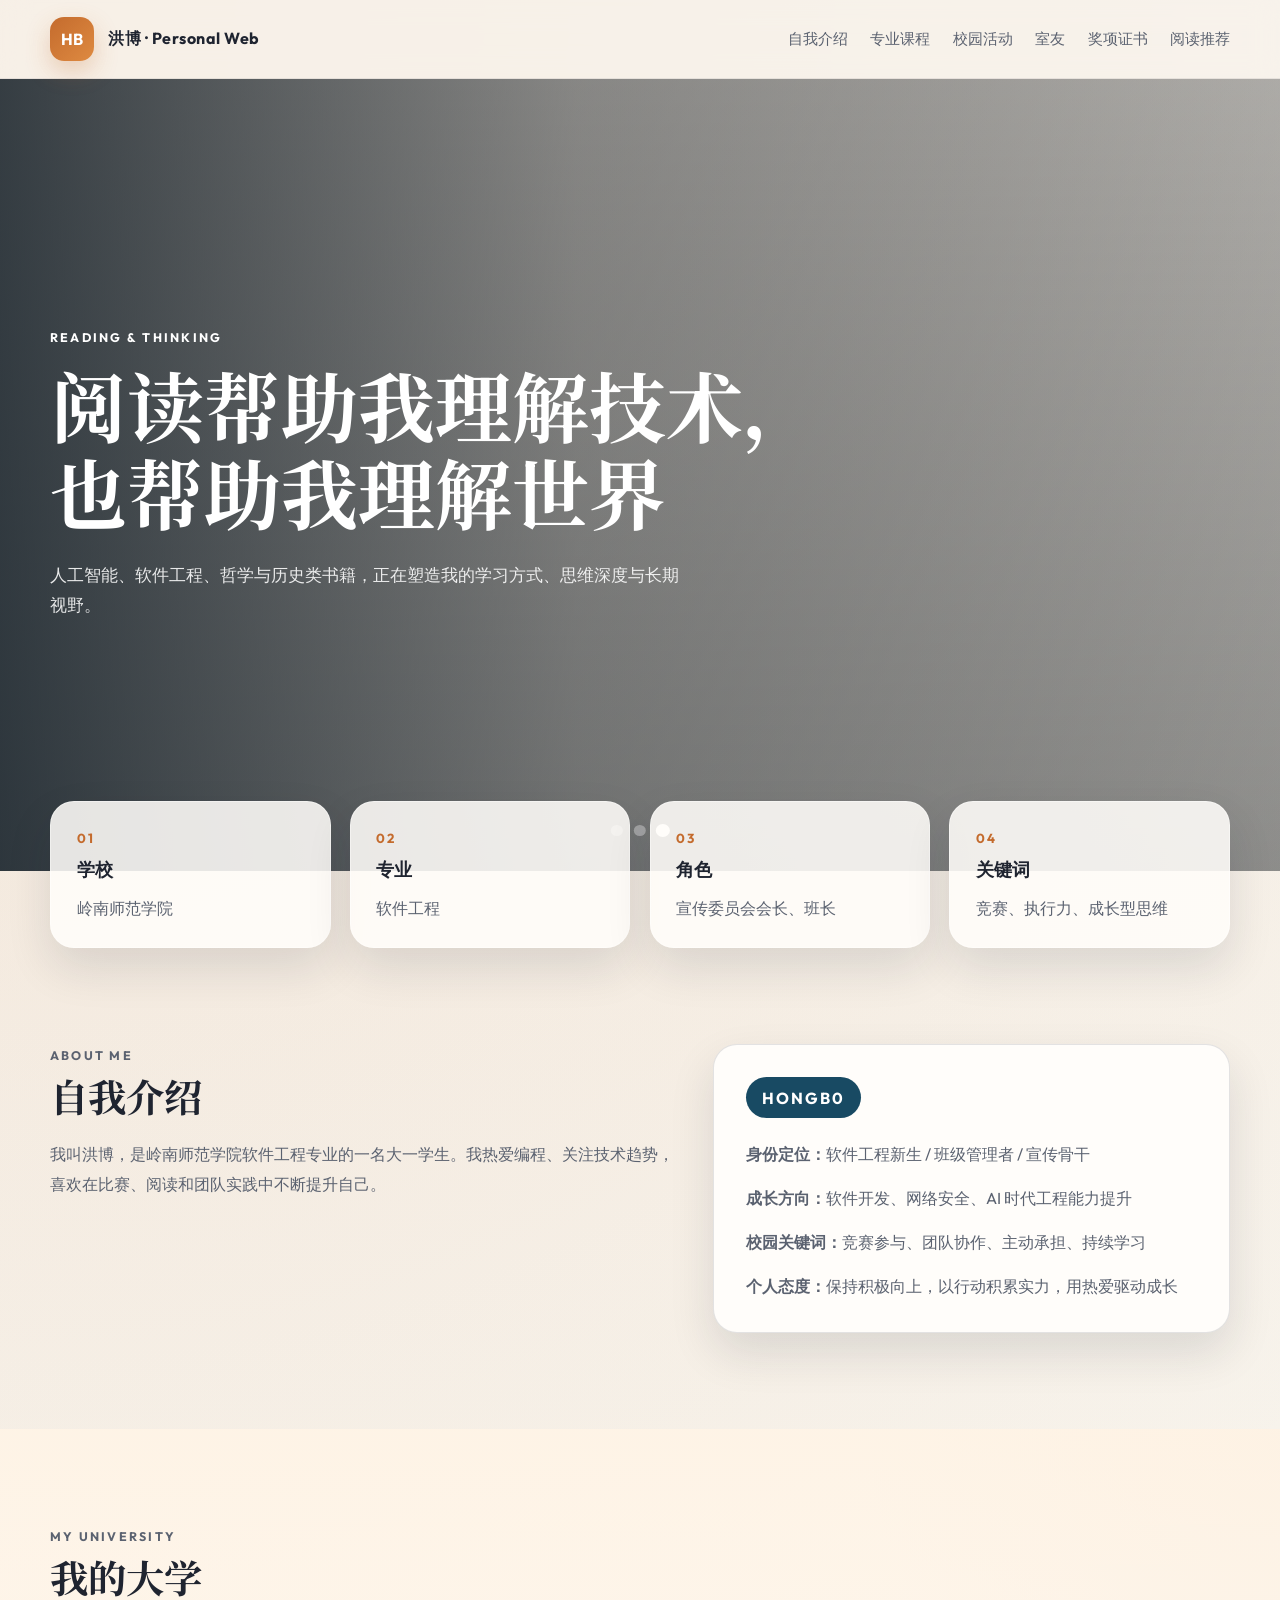
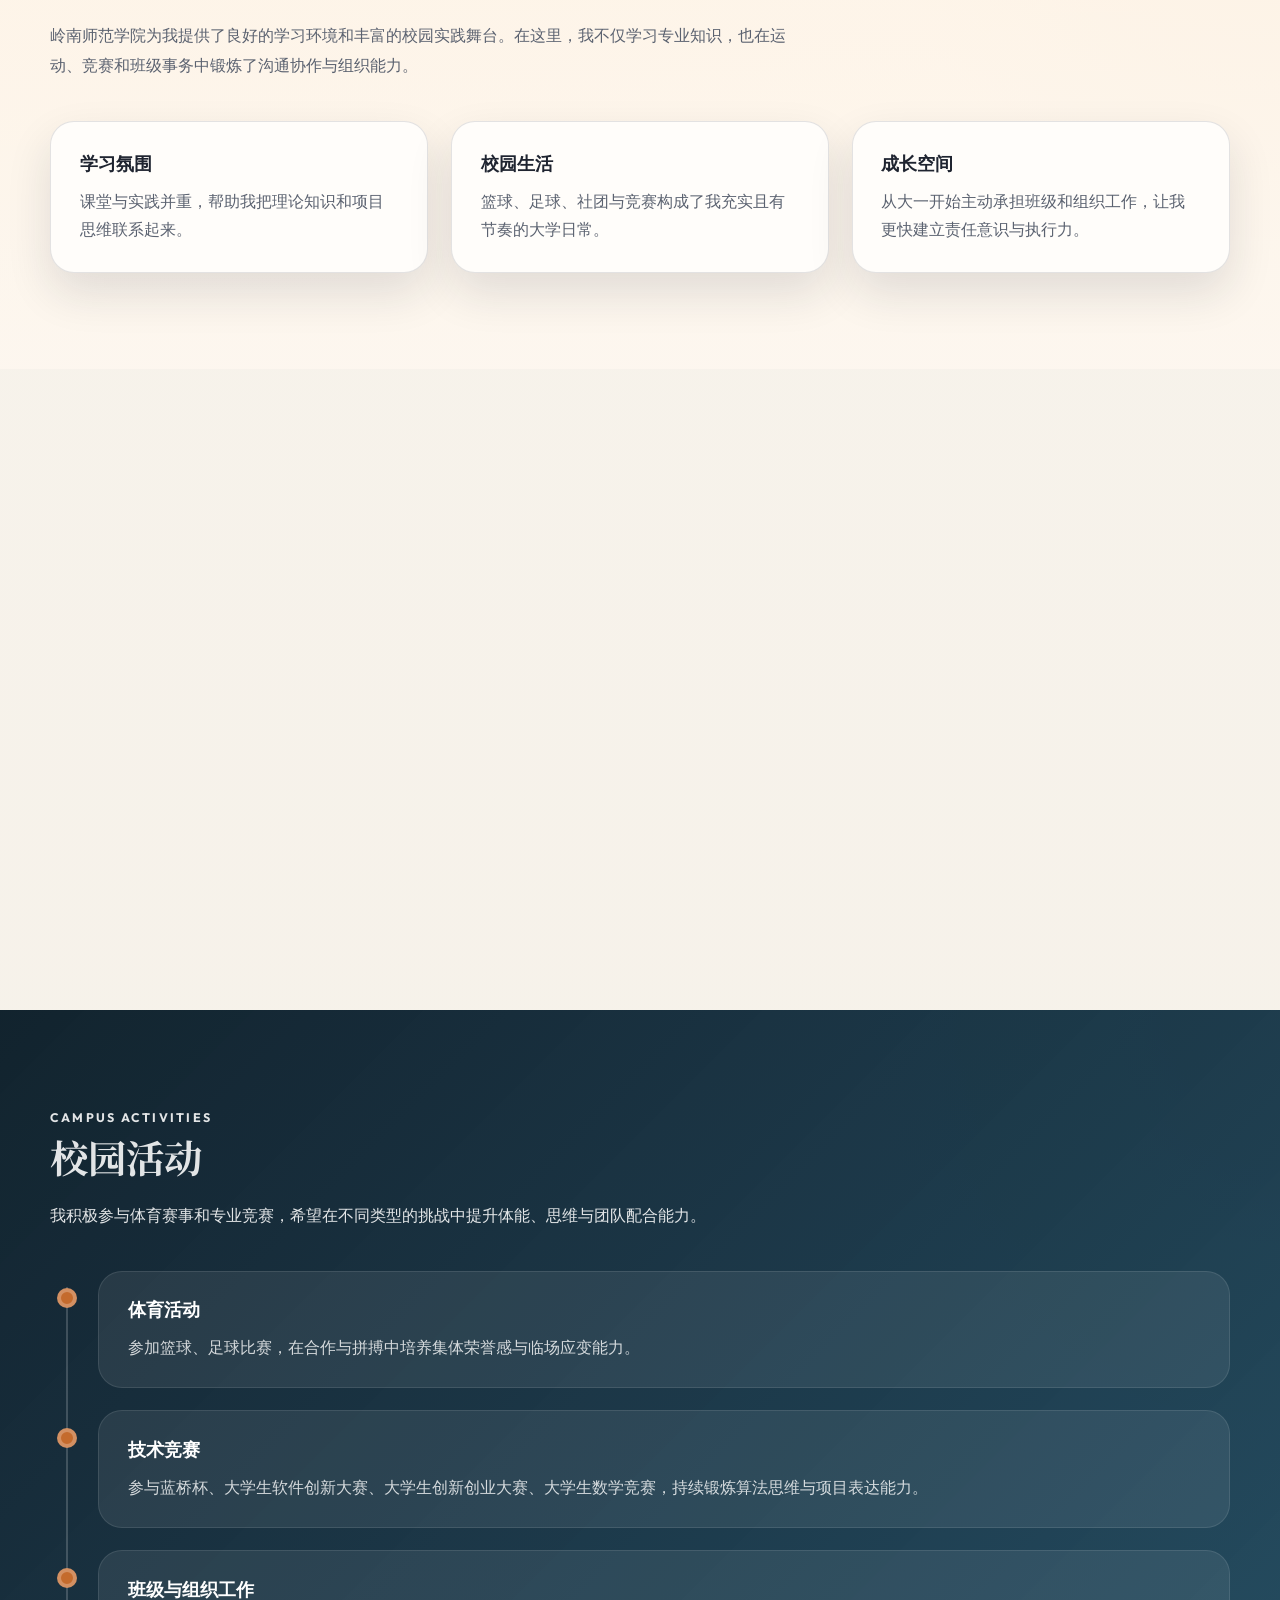
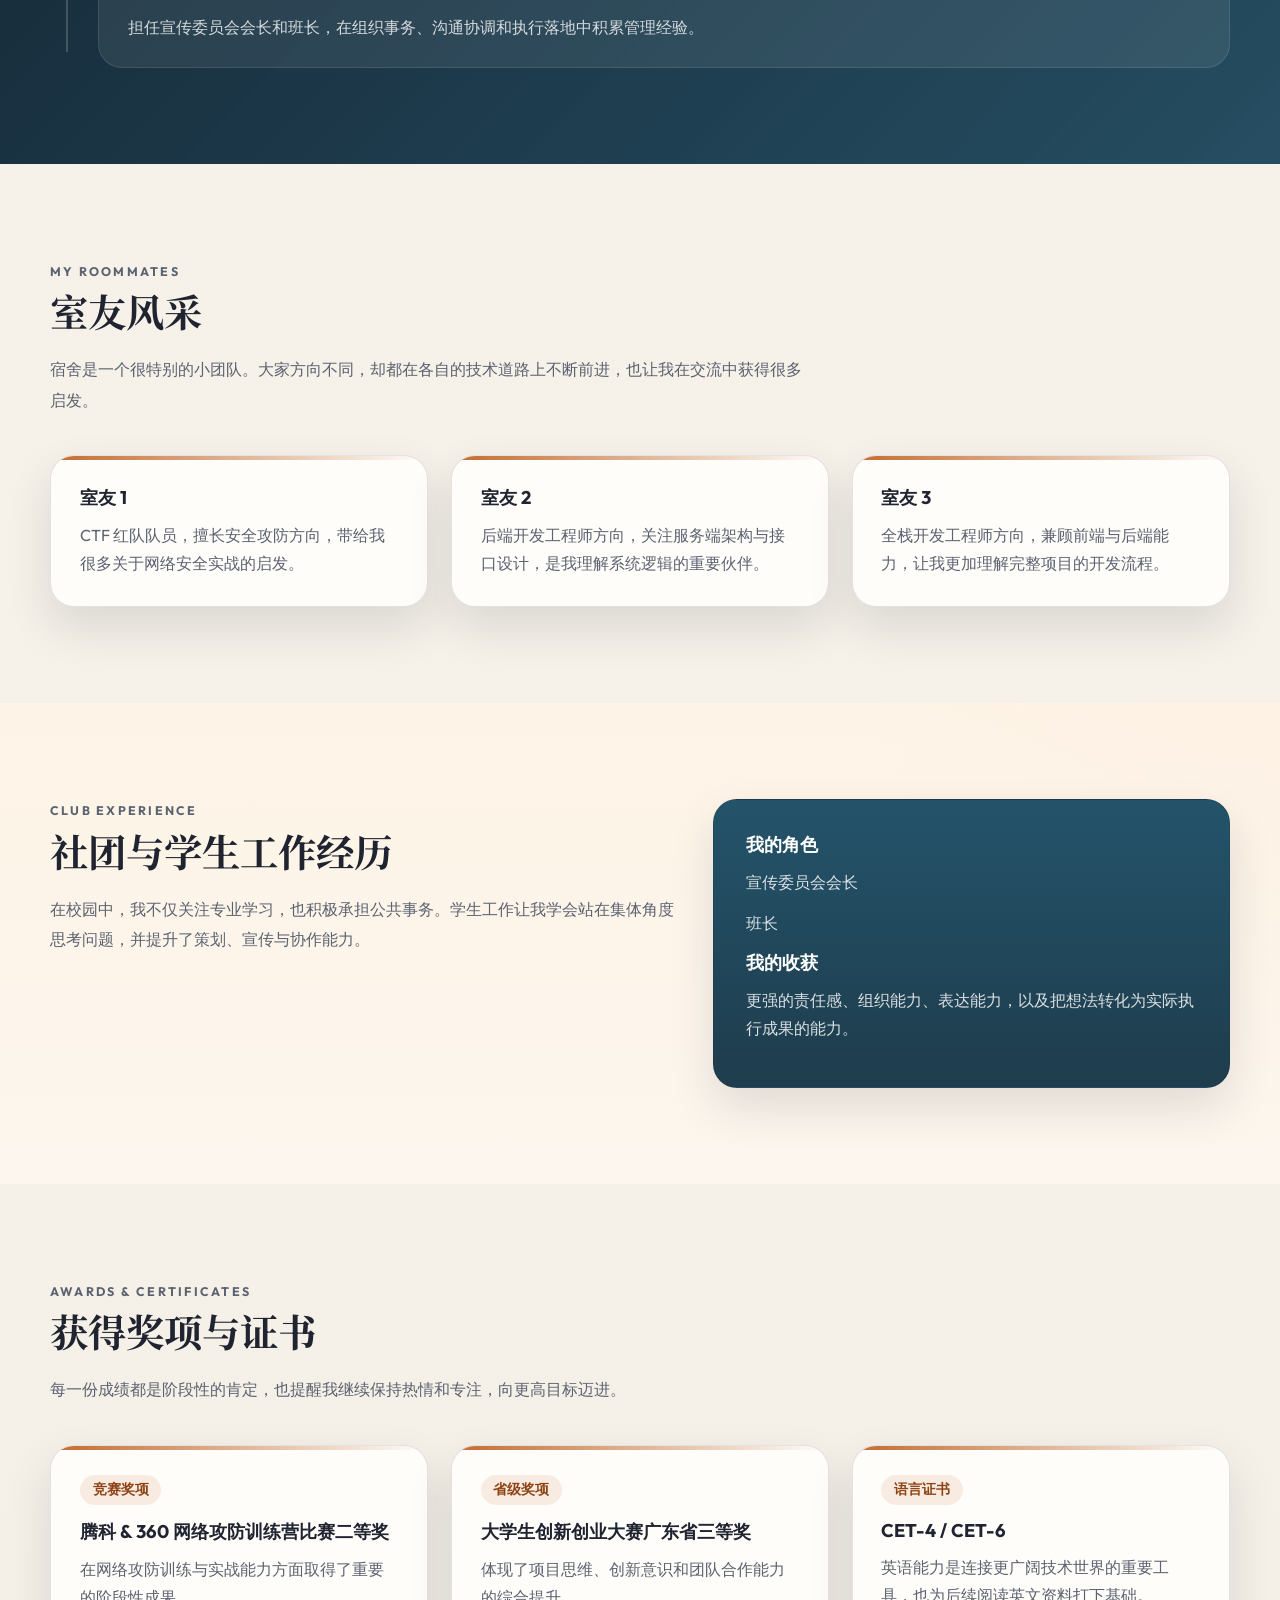
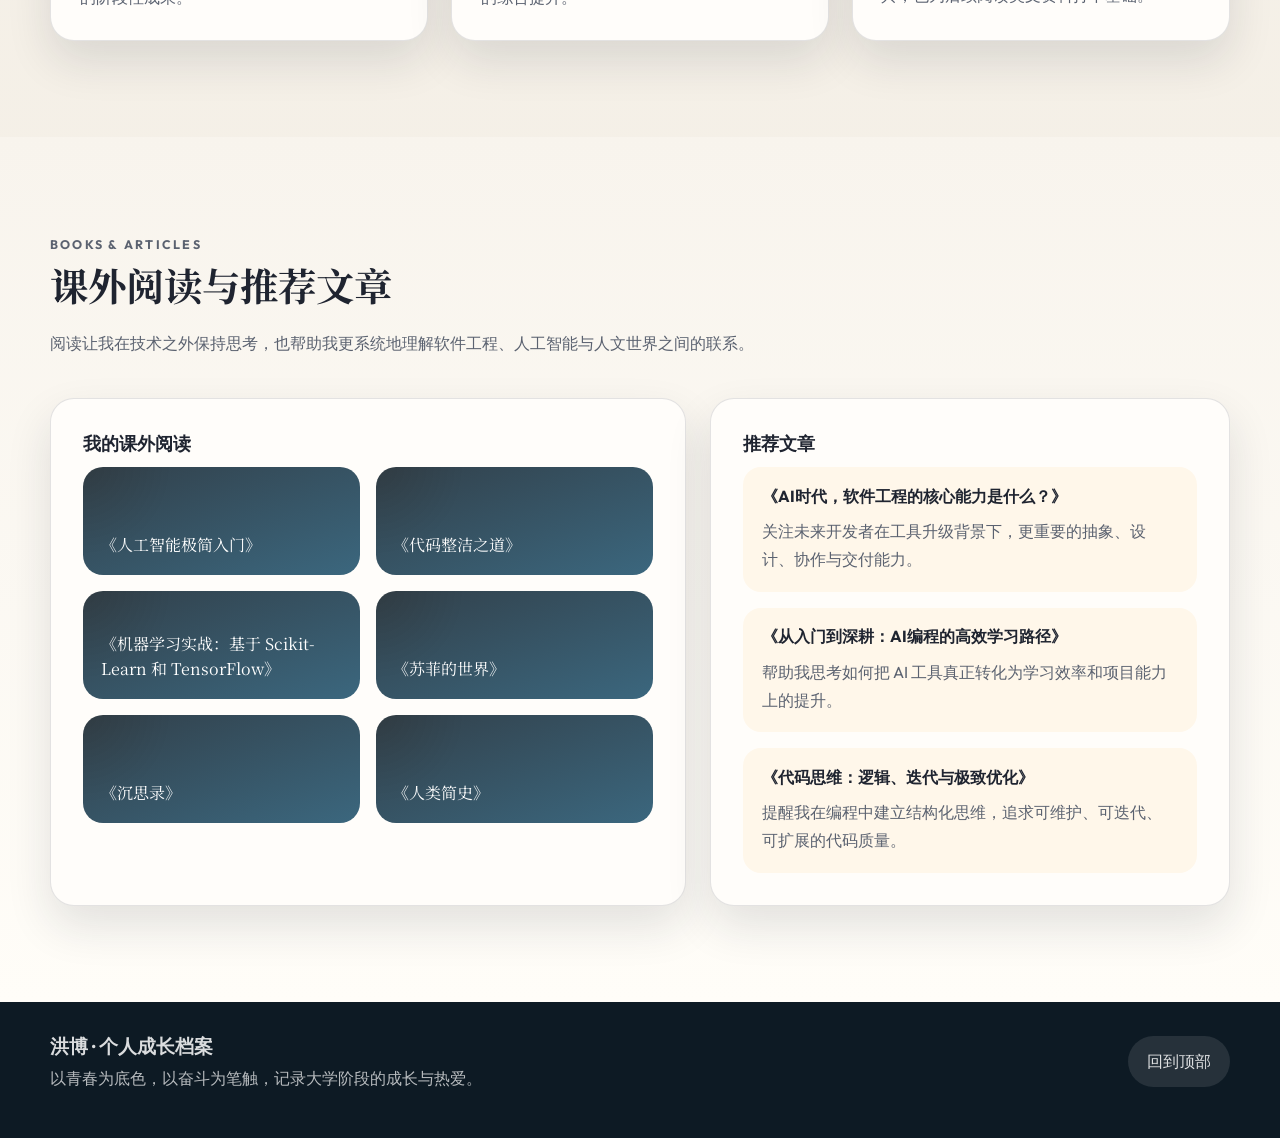
==== index.html @ 90cec2f2 "Add files via upload" ====
<!DOCTYPE html>
<html lang="zh-CN">
<head>
  <meta charset="UTF-8">
  <meta http-equiv="X-UA-Compatible" content="IE=edge">
  <meta name="viewport" content="width=device-width, initial-scale=1.0">
  <title>洪博 | 个人成长档案</title>
  <meta name="description" content="洪博的个人网站，展示大学生活、专业课程、校园活动、获奖证书、课外阅读与成长目标。">
  <link rel="preconnect" href="https://fonts.googleapis.com">
  <link rel="preconnect" href="https://fonts.gstatic.com" crossorigin>
  <link href="https://fonts.googleapis.com/css2?family=Noto+Serif+SC:wght@400;600;700&family=Outfit:wght@400;500;600;700&display=swap" rel="stylesheet">
  <link rel="stylesheet" href="styles.css">
</head>
<body>
  <header class="site-header" id="top">
    <nav class="navbar container">
      <a class="brand" href="#top">
        <span class="brand-mark">HB</span>
        <span class="brand-text">洪博 · Personal Web</span>
      </a>
      <button class="nav-toggle" id="navToggle" aria-label="切换导航">
        <span></span>
        <span></span>
        <span></span>
      </button>
      <div class="nav-links" id="navLinks">
        <a href="#about">自我介绍</a>
        <a href="#major">专业课程</a>
        <a href="#activities">校园活动</a>
        <a href="#roommates">室友</a>
        <a href="#awards">奖项证书</a>
        <a href="#reading">阅读推荐</a>
      </div>
    </nav>
  </header>

  <main>
    <section class="hero">
      <div class="hero-slider" id="heroSlider">
        <article class="slide active">
          <div class="slide-bg slide-campus"></div>
          <div class="slide-overlay"></div>
          <div class="slide-content container">
            <p class="eyebrow">HELLO, I AM HONGB0</p>
            <h1>在代码、竞赛与校园热爱中持续成长</h1>
            <p class="hero-text">
              我是洪博，来自岭南师范学院软件工程专业。作为大一学生，我正在用项目、比赛、阅读和责任感，为未来的软件工程之路打下扎实基础。
            </p>
            <div class="hero-actions">
              <a class="button button-primary" href="#about">了解我</a>
              <a class="button button-secondary" href="#reading">我的阅读清单</a>
            </div>
          </div>
        </article>
        <article class="slide">
          <div class="slide-bg slide-code"></div>
          <div class="slide-overlay"></div>
          <div class="slide-content container">
            <p class="eyebrow">SOFTWARE ENGINEERING</p>
            <h2>以技术为舟，朝着更强的工程能力前进</h2>
            <p class="hero-text">
              从课堂学习到学科竞赛，我关注的不只是“会写代码”，更是如何用逻辑、协作与实践把想法变成真正可用的成果。
            </p>
          </div>
        </article>
        <article class="slide">
          <div class="slide-bg slide-books"></div>
          <div class="slide-overlay"></div>
          <div class="slide-content container">
            <p class="eyebrow">READING & THINKING</p>
            <h2>阅读帮助我理解技术，也帮助我理解世界</h2>
            <p class="hero-text">
              人工智能、软件工程、哲学与历史类书籍，正在塑造我的学习方式、思维深度与长期视野。
            </p>
          </div>
        </article>
        <div class="slider-dots" id="sliderDots" aria-label="轮播切换"></div>
      </div>
    </section>

    <section class="intro-strip">
      <div class="container stat-grid">
        <article class="stat-card">
          <span class="stat-number">01</span>
          <h3>学校</h3>
          <p>岭南师范学院</p>
        </article>
        <article class="stat-card">
          <span class="stat-number">02</span>
          <h3>专业</h3>
          <p>软件工程</p>
        </article>
        <article class="stat-card">
          <span class="stat-number">03</span>
          <h3>角色</h3>
          <p>宣传委员会会长、班长</p>
        </article>
        <article class="stat-card">
          <span class="stat-number">04</span>
          <h3>关键词</h3>
          <p>竞赛、执行力、成长型思维</p>
        </article>
      </div>
    </section>

    <section class="section" id="about">
      <div class="container two-column">
        <div class="section-heading">
          <p class="section-kicker">About Me</p>
          <h2>自我介绍</h2>
          <p>
            我叫洪博，是岭南师范学院软件工程专业的一名大一学生。我热爱编程、关注技术趋势，喜欢在比赛、阅读和团队实践中不断提升自己。
          </p>
        </div>
        <div class="profile-card">
          <div class="profile-badge">HONGB0</div>
          <ul class="profile-list">
            <li><strong>身份定位：</strong>软件工程新生 / 班级管理者 / 宣传骨干</li>
            <li><strong>成长方向：</strong>软件开发、网络安全、AI 时代工程能力提升</li>
            <li><strong>校园关键词：</strong>竞赛参与、团队协作、主动承担、持续学习</li>
            <li><strong>个人态度：</strong>保持积极向上，以行动积累实力，用热爱驱动成长</li>
          </ul>
        </div>
      </div>
    </section>

    <section class="section accent-section" id="college">
      <div class="container">
        <div class="section-heading narrow">
          <p class="section-kicker">My University</p>
          <h2>我的大学</h2>
          <p>
            岭南师范学院为我提供了良好的学习环境和丰富的校园实践舞台。在这里，我不仅学习专业知识，也在运动、竞赛和班级事务中锻炼了沟通协作与组织能力。
          </p>
        </div>
        <div class="feature-grid">
          <article class="feature-card">
            <h3>学习氛围</h3>
            <p>课堂与实践并重，帮助我把理论知识和项目思维联系起来。</p>
          </article>
          <article class="feature-card">
            <h3>校园生活</h3>
            <p>篮球、足球、社团与竞赛构成了我充实且有节奏的大学日常。</p>
          </article>
          <article class="feature-card">
            <h3>成长空间</h3>
            <p>从大一开始主动承担班级和组织工作，让我更快建立责任意识与执行力。</p>
          </article>
        </div>
      </div>
    </section>

    <section class="section" id="major">
      <div class="container">
        <div class="section-heading">
          <p class="section-kicker">Major & Courses</p>
          <h2>专业及课程</h2>
          <p>
            软件工程是一门强调逻辑、规范、协作与实践的专业。我希望通过系统学习，逐步成长为具备工程意识、开发能力和创新思维的软件人才。
          </p>
        </div>
        <div class="course-layout">
          <article class="course-panel">
            <h3>专业认知</h3>
            <p>
              软件工程不仅是编写程序，更是围绕需求分析、系统设计、编码实现、测试维护展开的完整工程过程。我正在建立扎实的基础，持续提升解决问题的能力。
            </p>
          </article>
          <article class="course-panel">
            <h3>重点课程</h3>
            <ul class="tag-list">
              <li>C 语言程序设计</li>
              <li>数据结构基础</li>
              <li>面向对象程序设计</li>
              <li>计算机网络</li>
              <li>数据库原理</li>
              <li>软件工程导论</li>
              <li>Web 前端基础</li>
              <li>离散数学</li>
            </ul>
          </article>
        </div>
      </div>
    </section>

    <section class="section dark-section" id="activities">
      <div class="container">
        <div class="section-heading narrow light">
          <p class="section-kicker">Campus Activities</p>
          <h2>校园活动</h2>
          <p>
            我积极参与体育赛事和专业竞赛，希望在不同类型的挑战中提升体能、思维与团队配合能力。
          </p>
        </div>
        <div class="timeline">
          <article class="timeline-item">
            <span class="timeline-mark"></span>
            <div class="timeline-content">
              <h3>体育活动</h3>
              <p>参加篮球、足球比赛，在合作与拼搏中培养集体荣誉感与临场应变能力。</p>
            </div>
          </article>
          <article class="timeline-item">
            <span class="timeline-mark"></span>
            <div class="timeline-content">
              <h3>技术竞赛</h3>
              <p>参与蓝桥杯、大学生软件创新大赛、大学生创新创业大赛、大学生数学竞赛，持续锻炼算法思维与项目表达能力。</p>
            </div>
          </article>
          <article class="timeline-item">
            <span class="timeline-mark"></span>
            <div class="timeline-content">
              <h3>班级与组织工作</h3>
              <p>担任宣传委员会会长和班长，在组织事务、沟通协调和执行落地中积累管理经验。</p>
            </div>
          </article>
        </div>
      </div>
    </section>

    <section class="section" id="roommates">
      <div class="container">
        <div class="section-heading">
          <p class="section-kicker">My Roommates</p>
          <h2>室友风采</h2>
          <p>
            宿舍是一个很特别的小团队。大家方向不同，却都在各自的技术道路上不断前进，也让我在交流中获得很多启发。
          </p>
        </div>
        <div class="roommate-grid">
          <article class="roommate-card">
            <h3>室友 1</h3>
            <p>CTF 红队队员，擅长安全攻防方向，带给我很多关于网络安全实战的启发。</p>
          </article>
          <article class="roommate-card">
            <h3>室友 2</h3>
            <p>后端开发工程师方向，关注服务端架构与接口设计，是我理解系统逻辑的重要伙伴。</p>
          </article>
          <article class="roommate-card">
            <h3>室友 3</h3>
            <p>全栈开发工程师方向，兼顾前端与后端能力，让我更加理解完整项目的开发流程。</p>
          </article>
        </div>
      </div>
    </section>

    <section class="section accent-section" id="club">
      <div class="container two-column">
        <div class="section-heading">
          <p class="section-kicker">Club Experience</p>
          <h2>社团与学生工作经历</h2>
          <p>
            在校园中，我不仅关注专业学习，也积极承担公共事务。学生工作让我学会站在集体角度思考问题，并提升了策划、宣传与协作能力。
          </p>
        </div>
        <div class="highlight-box">
          <h3>我的角色</h3>
          <p>宣传委员会会长</p>
          <p>班长</p>
          <h3>我的收获</h3>
          <p>更强的责任感、组织能力、表达能力，以及把想法转化为实际执行成果的能力。</p>
        </div>
      </div>
    </section>

    <section class="section" id="awards">
      <div class="container">
        <div class="section-heading">
          <p class="section-kicker">Awards & Certificates</p>
          <h2>获得奖项与证书</h2>
          <p>
            每一份成绩都是阶段性的肯定，也提醒我继续保持热情和专注，向更高目标迈进。
          </p>
        </div>
        <div class="awards-grid">
          <article class="award-card">
            <span class="award-type">竞赛奖项</span>
            <h3>腾科 &amp; 360 网络攻防训练营比赛二等奖</h3>
            <p>在网络攻防训练与实战能力方面取得了重要的阶段性成果。</p>
          </article>
          <article class="award-card">
            <span class="award-type">省级奖项</span>
            <h3>大学生创新创业大赛广东省三等奖</h3>
            <p>体现了项目思维、创新意识和团队合作能力的综合提升。</p>
          </article>
          <article class="award-card">
            <span class="award-type">语言证书</span>
            <h3>CET-4 / CET-6</h3>
            <p>英语能力是连接更广阔技术世界的重要工具，也为后续阅读英文资料打下基础。</p>
          </article>
        </div>
      </div>
    </section>

    <section class="section reading-section" id="reading">
      <div class="container">
        <div class="section-heading">
          <p class="section-kicker">Books & Articles</p>
          <h2>课外阅读与推荐文章</h2>
          <p>
            阅读让我在技术之外保持思考，也帮助我更系统地理解软件工程、人工智能与人文世界之间的联系。
          </p>
        </div>
        <div class="reading-layout">
          <article class="book-shelf">
            <h3>我的课外阅读</h3>
            <div class="book-grid">
              <div class="book-card">《人工智能极简入门》</div>
              <div class="book-card">《代码整洁之道》</div>
              <div class="book-card">《机器学习实战：基于 Scikit-Learn 和 TensorFlow》</div>
              <div class="book-card">《苏菲的世界》</div>
              <div class="book-card">《沉思录》</div>
              <div class="book-card">《人类简史》</div>
            </div>
          </article>
          <article class="article-panel">
            <h3>推荐文章</h3>
            <div class="article-list">
              <article class="article-card">
                <h4>《AI时代，软件工程的核心能力是什么？》</h4>
                <p>关注未来开发者在工具升级背景下，更重要的抽象、设计、协作与交付能力。</p>
              </article>
              <article class="article-card">
                <h4>《从入门到深耕：AI编程的高效学习路径》</h4>
                <p>帮助我思考如何把 AI 工具真正转化为学习效率和项目能力上的提升。</p>
              </article>
              <article class="article-card">
                <h4>《代码思维：逻辑、迭代与极致优化》</h4>
                <p>提醒我在编程中建立结构化思维，追求可维护、可迭代、可扩展的代码质量。</p>
              </article>
            </div>
          </article>
        </div>
      </div>
    </section>
  </main>

  <footer class="site-footer">
    <div class="container footer-content">
      <div>
        <h3>洪博 · 个人成长档案</h3>
        <p>以青春为底色，以奋斗为笔触，记录大学阶段的成长与热爱。</p>
      </div>
      <a class="back-top" href="#top">回到顶部</a>
    </div>
  </footer>

  <script src="script.js"></script>
</body>
</html>
---- styles.css ----
:root {
  --bg: #f7f3eb;
  --surface: #fffdfa;
  --surface-strong: #fff7ea;
  --text: #1f2430;
  --muted: #5b6270;
  --line: rgba(31, 36, 48, 0.12);
  --primary: #c46b2d;
  --primary-dark: #8d4315;
  --secondary: #184a63;
  --dark: #10212d;
  --shadow: 0 20px 45px rgba(21, 35, 49, 0.12);
  --radius: 24px;
  --container: 1180px;
}

* {
  box-sizing: border-box;
}

html {
  scroll-behavior: smooth;
}

body {
  margin: 0;
  font-family: "Outfit", "Microsoft YaHei", sans-serif;
  color: var(--text);
  background:
    radial-gradient(circle at top left, rgba(196, 107, 45, 0.12), transparent 32%),
    linear-gradient(180deg, #f8f4ed 0%, #f4efe6 100%);
}

img {
  max-width: 100%;
  display: block;
}

a {
  color: inherit;
  text-decoration: none;
}

ul {
  margin: 0;
  padding: 0;
  list-style: none;
}

.container {
  width: min(calc(100% - 2rem), var(--container));
  margin: 0 auto;
}

.site-header {
  position: sticky;
  top: 0;
  z-index: 30;
  backdrop-filter: blur(14px);
  background: rgba(248, 244, 237, 0.72);
  border-bottom: 1px solid rgba(31, 36, 48, 0.08);
}

.navbar {
  min-height: 78px;
  display: flex;
  align-items: center;
  justify-content: space-between;
  gap: 1rem;
}

.brand {
  display: flex;
  align-items: center;
  gap: 0.9rem;
  font-weight: 700;
}

.brand-mark {
  width: 44px;
  height: 44px;
  border-radius: 14px;
  display: grid;
  place-items: center;
  color: #fff;
  background: linear-gradient(135deg, var(--primary), #de8a41);
  box-shadow: 0 10px 25px rgba(196, 107, 45, 0.28);
}

.brand-text {
  font-size: 1rem;
  letter-spacing: 0.03em;
}

.nav-links {
  display: flex;
  align-items: center;
  gap: 1.4rem;
  color: var(--muted);
}

.nav-links a {
  position: relative;
  font-size: 0.95rem;
}

.nav-links a::after {
  content: "";
  position: absolute;
  left: 0;
  bottom: -0.35rem;
  width: 100%;
  height: 2px;
  background: var(--primary);
  transform: scaleX(0);
  transform-origin: left;
  transition: transform 0.3s ease;
}

.nav-links a:hover::after,
.nav-links a:focus-visible::after {
  transform: scaleX(1);
}

.nav-toggle {
  display: none;
  border: 0;
  background: transparent;
  padding: 0;
  cursor: pointer;
}

.nav-toggle span {
  display: block;
  width: 26px;
  height: 2px;
  background: var(--text);
  margin: 5px 0;
  transition: transform 0.3s ease, opacity 0.3s ease;
}

.hero {
  position: relative;
}

.hero-slider {
  position: relative;
  overflow: hidden;
  min-height: 88vh;
}

.slide {
  position: absolute;
  inset: 0;
  opacity: 0;
  visibility: hidden;
  transition: opacity 0.8s ease, visibility 0.8s ease;
}

.slide.active {
  opacity: 1;
  visibility: visible;
}

.slide-bg,
.slide-overlay {
  position: absolute;
  inset: 0;
}

.slide-bg {
  background-size: cover;
  background-position: center;
  transform: scale(1.08);
}

.slide-campus {
  background-image: url("https://images.unsplash.com/photo-1523050854058-8df90110c9f1?auto=format&fit=crop&w=1600&q=80");
}

.slide-code {
  background-image: url("https://images.unsplash.com/photo-1515879218367-8466d910aaa4?auto=format&fit=crop&w=1600&q=80");
}

.slide-books {
  background-image: url("https://images.unsplash.com/photo-1507842217343-583bb7270b66?auto=format&fit=crop&w=1600&q=80");
}

.slide-overlay {
  background:
    linear-gradient(90deg, rgba(11, 24, 34, 0.8) 0%, rgba(11, 24, 34, 0.42) 45%, rgba(11, 24, 34, 0.25) 100%),
    linear-gradient(180deg, rgba(0, 0, 0, 0.08), rgba(0, 0, 0, 0.25));
}

.slide-content {
  position: relative;
  z-index: 1;
  min-height: 88vh;
  display: flex;
  flex-direction: column;
  justify-content: center;
  color: #fff;
  padding-top: 6rem;
  padding-bottom: 6rem;
}

.eyebrow,
.section-kicker {
  margin: 0 0 1rem;
  letter-spacing: 0.18em;
  text-transform: uppercase;
  font-size: 0.78rem;
  font-weight: 700;
}

.slide-content h1,
.slide-content h2 {
  margin: 0;
  font-family: "Noto Serif SC", "Microsoft YaHei", serif;
  font-size: clamp(2.6rem, 6vw, 5rem);
  line-height: 1.14;
  max-width: 780px;
}

.hero-text {
  max-width: 640px;
  margin: 1.5rem 0 0;
  font-size: 1.05rem;
  line-height: 1.8;
  color: rgba(255, 255, 255, 0.88);
}

.hero-actions {
  display: flex;
  gap: 1rem;
  margin-top: 2rem;
  flex-wrap: wrap;
}

.button {
  display: inline-flex;
  align-items: center;
  justify-content: center;
  min-width: 140px;
  padding: 0.95rem 1.35rem;
  border-radius: 999px;
  font-weight: 600;
  transition: transform 0.3s ease, background 0.3s ease, color 0.3s ease;
}

.button:hover,
.button:focus-visible {
  transform: translateY(-2px);
}

.button-primary {
  color: #fff;
  background: linear-gradient(135deg, var(--primary), #df8b42);
}

.button-secondary {
  color: #fff;
  border: 1px solid rgba(255, 255, 255, 0.35);
  background: rgba(255, 255, 255, 0.08);
}

.slider-dots {
  position: absolute;
  left: 50%;
  bottom: 2.2rem;
  z-index: 2;
  display: flex;
  gap: 0.7rem;
  transform: translateX(-50%);
}

.slider-dot {
  width: 11px;
  height: 11px;
  border: 0;
  border-radius: 50%;
  background: rgba(255, 255, 255, 0.35);
  cursor: pointer;
  transition: transform 0.3s ease, background 0.3s ease;
}

.slider-dot.active {
  background: #fff;
  transform: scale(1.18);
}

.intro-strip {
  margin-top: -4.4rem;
  position: relative;
  z-index: 3;
}

.stat-grid {
  display: grid;
  grid-template-columns: repeat(4, 1fr);
  gap: 1.2rem;
}

.stat-card {
  background: rgba(255, 253, 250, 0.88);
  border: 1px solid rgba(255, 255, 255, 0.4);
  border-radius: var(--radius);
  padding: 1.6rem;
  box-shadow: var(--shadow);
}

.stat-number {
  display: inline-block;
  margin-bottom: 0.7rem;
  color: var(--primary);
  font-size: 0.82rem;
  font-weight: 700;
  letter-spacing: 0.15em;
}

.stat-card h3,
.feature-card h3,
.course-panel h3,
.timeline-content h3,
.roommate-card h3,
.highlight-box h3,
.award-card h3,
.book-shelf h3,
.article-panel h3 {
  margin: 0 0 0.7rem;
  font-size: 1.15rem;
}

.stat-card p,
.feature-card p,
.course-panel p,
.timeline-content p,
.roommate-card p,
.highlight-box p,
.award-card p,
.article-card p {
  margin: 0;
  color: var(--muted);
  line-height: 1.75;
}

.section {
  padding: 6rem 0;
}

.section-heading {
  margin-bottom: 2.5rem;
}

.section-heading.narrow {
  max-width: 760px;
}

.section-heading.light,
.section-heading.light p {
  color: rgba(255, 255, 255, 0.88);
}

.section-heading h2 {
  margin: 0 0 1rem;
  font-family: "Noto Serif SC", "Microsoft YaHei", serif;
  font-size: clamp(2rem, 3vw, 3rem);
}

.section-heading p {
  margin: 0;
  max-width: 760px;
  color: var(--muted);
  line-height: 1.9;
}

.two-column {
  display: grid;
  grid-template-columns: 1.1fr 0.9fr;
  gap: 2rem;
  align-items: start;
}

.profile-card,
.highlight-box,
.course-panel,
.feature-card,
.roommate-card,
.award-card,
.book-shelf,
.article-panel {
  background: var(--surface);
  border: 1px solid var(--line);
  border-radius: var(--radius);
  box-shadow: var(--shadow);
}

.profile-card {
  padding: 2rem;
}

.profile-badge {
  display: inline-flex;
  align-items: center;
  justify-content: center;
  padding: 0.65rem 1rem;
  border-radius: 999px;
  color: #fff;
  background: var(--secondary);
  letter-spacing: 0.12em;
  font-weight: 700;
}

.profile-list {
  margin-top: 1.4rem;
  display: grid;
  gap: 1rem;
}

.profile-list li {
  color: var(--muted);
  line-height: 1.75;
}

.accent-section {
  background:
    linear-gradient(180deg, rgba(255, 244, 230, 0.9), rgba(255, 248, 240, 0.75)),
    radial-gradient(circle at right top, rgba(196, 107, 45, 0.12), transparent 30%);
}

.feature-grid {
  display: grid;
  grid-template-columns: repeat(3, 1fr);
  gap: 1.4rem;
}

.feature-card,
.course-panel,
.roommate-card,
.award-card {
  padding: 1.8rem;
}

.course-layout {
  display: grid;
  grid-template-columns: 1fr 1fr;
  gap: 1.5rem;
}

.tag-list {
  display: flex;
  flex-wrap: wrap;
  gap: 0.8rem;
}

.tag-list li {
  padding: 0.72rem 1rem;
  border-radius: 999px;
  background: var(--surface-strong);
  color: var(--primary-dark);
  font-size: 0.95rem;
}

.dark-section {
  background:
    linear-gradient(135deg, rgba(10, 28, 40, 0.97), rgba(20, 63, 86, 0.92)),
    radial-gradient(circle at top right, rgba(223, 139, 66, 0.18), transparent 28%);
}

.timeline {
  position: relative;
  display: grid;
  gap: 1.4rem;
}

.timeline::before {
  content: "";
  position: absolute;
  top: 1rem;
  bottom: 1rem;
  left: 16px;
  width: 2px;
  background: rgba(255, 255, 255, 0.18);
}

.timeline-item {
  position: relative;
  padding-left: 3rem;
}

.timeline-mark {
  position: absolute;
  left: 7px;
  top: 1.1rem;
  width: 20px;
  height: 20px;
  border-radius: 50%;
  border: 4px solid rgba(255, 255, 255, 0.25);
  background: var(--primary);
}

.timeline-content {
  padding: 1.6rem 1.8rem;
  border-radius: var(--radius);
  background: rgba(255, 255, 255, 0.08);
  border: 1px solid rgba(255, 255, 255, 0.1);
}

.timeline-content h3 {
  color: #fff;
}

.timeline-content p {
  color: rgba(255, 255, 255, 0.8);
}

.roommate-grid,
.awards-grid {
  display: grid;
  grid-template-columns: repeat(3, 1fr);
  gap: 1.4rem;
}

.roommate-card,
.award-card {
  position: relative;
  overflow: hidden;
}

.roommate-card::before,
.award-card::before {
  content: "";
  position: absolute;
  inset: 0 auto auto 0;
  width: 100%;
  height: 4px;
  background: linear-gradient(90deg, var(--primary), transparent);
}

.highlight-box {
  padding: 2rem;
  background:
    linear-gradient(180deg, rgba(24, 74, 99, 0.95), rgba(18, 50, 68, 0.95)),
    url("https://images.unsplash.com/photo-1516321318423-f06f85e504b3?auto=format&fit=crop&w=1200&q=80") center/cover;
  color: #fff;
}

.highlight-box p {
  color: rgba(255, 255, 255, 0.84);
  margin-bottom: 0.8rem;
}

.award-type {
  display: inline-block;
  margin-bottom: 0.9rem;
  padding: 0.35rem 0.8rem;
  border-radius: 999px;
  background: rgba(196, 107, 45, 0.12);
  color: var(--primary-dark);
  font-size: 0.86rem;
  font-weight: 600;
}

.reading-section {
  background:
    linear-gradient(180deg, #f8f4ed 0%, #fffdf8 100%);
}

.reading-layout {
  display: grid;
  grid-template-columns: 1.1fr 0.9fr;
  gap: 1.5rem;
}

.book-shelf,
.article-panel {
  padding: 2rem;
}

.book-grid,
.article-list {
  display: grid;
  gap: 1rem;
}

.book-grid {
  grid-template-columns: repeat(2, 1fr);
}

.book-card {
  min-height: 108px;
  padding: 1.1rem;
  border-radius: 20px;
  display: flex;
  align-items: flex-end;
  color: #fff;
  font-family: "Noto Serif SC", "Microsoft YaHei", serif;
  line-height: 1.6;
  background:
    linear-gradient(160deg, rgba(16, 33, 45, 0.86), rgba(27, 78, 105, 0.86)),
    radial-gradient(circle at top left, rgba(223, 139, 66, 0.35), transparent 30%);
}

.article-card {
  padding: 1.15rem 1.2rem;
  border-radius: 18px;
  background: var(--surface-strong);
}

.article-card h4 {
  margin: 0 0 0.6rem;
  font-size: 1rem;
}

.site-footer {
  padding: 2rem 0 3rem;
  background: #0d1a24;
  color: rgba(255, 255, 255, 0.85);
}

.footer-content {
  display: flex;
  align-items: center;
  justify-content: space-between;
  gap: 1.5rem;
}

.footer-content h3 {
  margin: 0 0 0.5rem;
}

.footer-content p {
  margin: 0;
  color: rgba(255, 255, 255, 0.7);
}

.back-top {
  display: inline-flex;
  align-items: center;
  justify-content: center;
  padding: 0.9rem 1.2rem;
  border-radius: 999px;
  background: rgba(255, 255, 255, 0.1);
}

.reveal {
  opacity: 0;
  transform: translateY(28px);
  transition: opacity 0.7s ease, transform 0.7s ease;
}

.reveal.visible {
  opacity: 1;
  transform: translateY(0);
}

@media (max-width: 980px) {
  .nav-toggle {
    display: block;
  }

  .nav-links {
    position: absolute;
    top: calc(100% + 0.5rem);
    right: 1rem;
    width: min(320px, calc(100% - 2rem));
    padding: 1rem;
    display: grid;
    gap: 0.8rem;
    border-radius: 20px;
    background: rgba(255, 253, 250, 0.96);
    border: 1px solid var(--line);
    box-shadow: var(--shadow);
    opacity: 0;
    pointer-events: none;
    transform: translateY(-10px);
    transition: opacity 0.3s ease, transform 0.3s ease;
  }

  .nav-links.open {
    opacity: 1;
    pointer-events: auto;
    transform: translateY(0);
  }

  .stat-grid,
  .feature-grid,
  .roommate-grid,
  .awards-grid,
  .book-grid,
  .course-layout,
  .reading-layout,
  .two-column {
    grid-template-columns: 1fr;
  }

  .intro-strip {
    margin-top: -2rem;
  }

  .slide-content,
  .hero-slider {
    min-height: 76vh;
  }
}

@media (max-width: 640px) {
  .navbar {
    min-height: 70px;
  }

  .brand-text {
    font-size: 0.92rem;
  }

  .slide-content h1,
  .slide-content h2 {
    font-size: clamp(2.1rem, 10vw, 3.2rem);
  }

  .section {
    padding: 4.5rem 0;
  }

  .profile-card,
  .highlight-box,
  .book-shelf,
  .article-panel,
  .feature-card,
  .course-panel,
  .roommate-card,
  .award-card {
    padding: 1.4rem;
  }

  .footer-content {
    flex-direction: column;
    align-items: flex-start;
  }
}
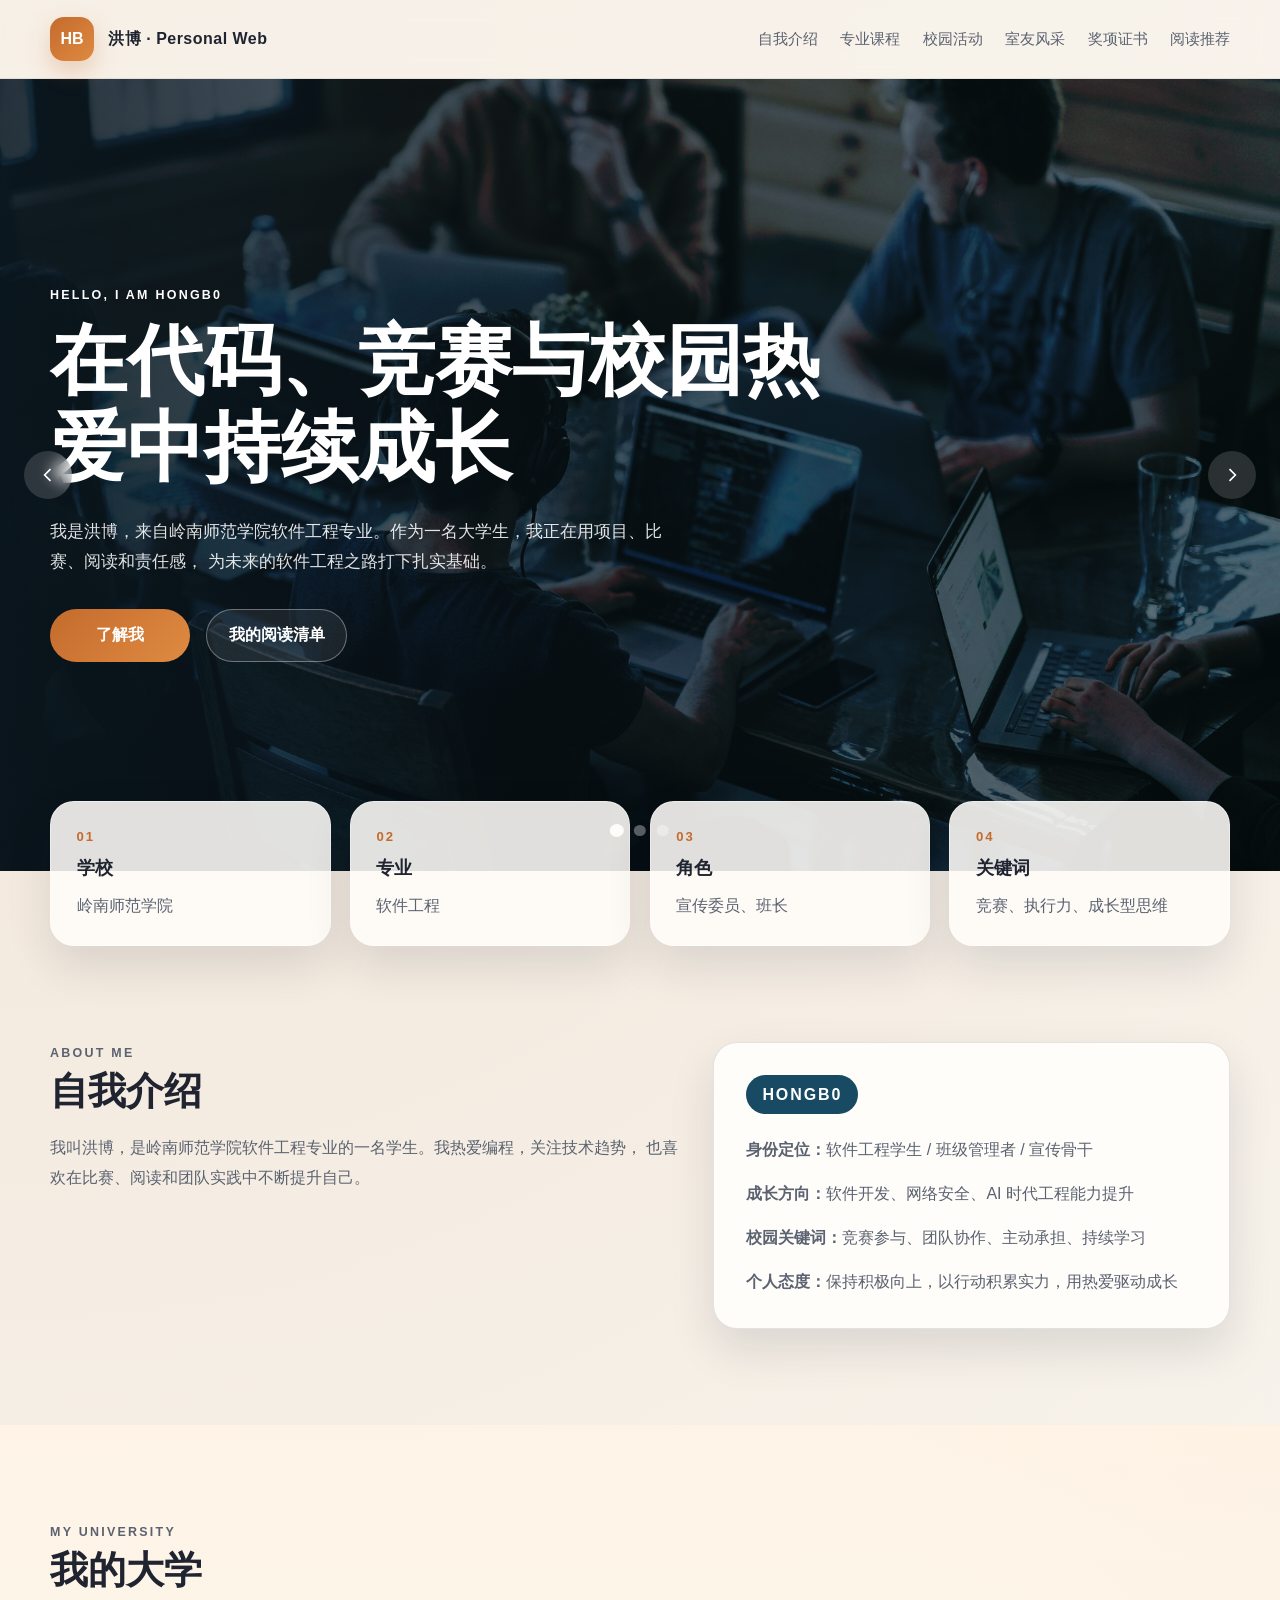
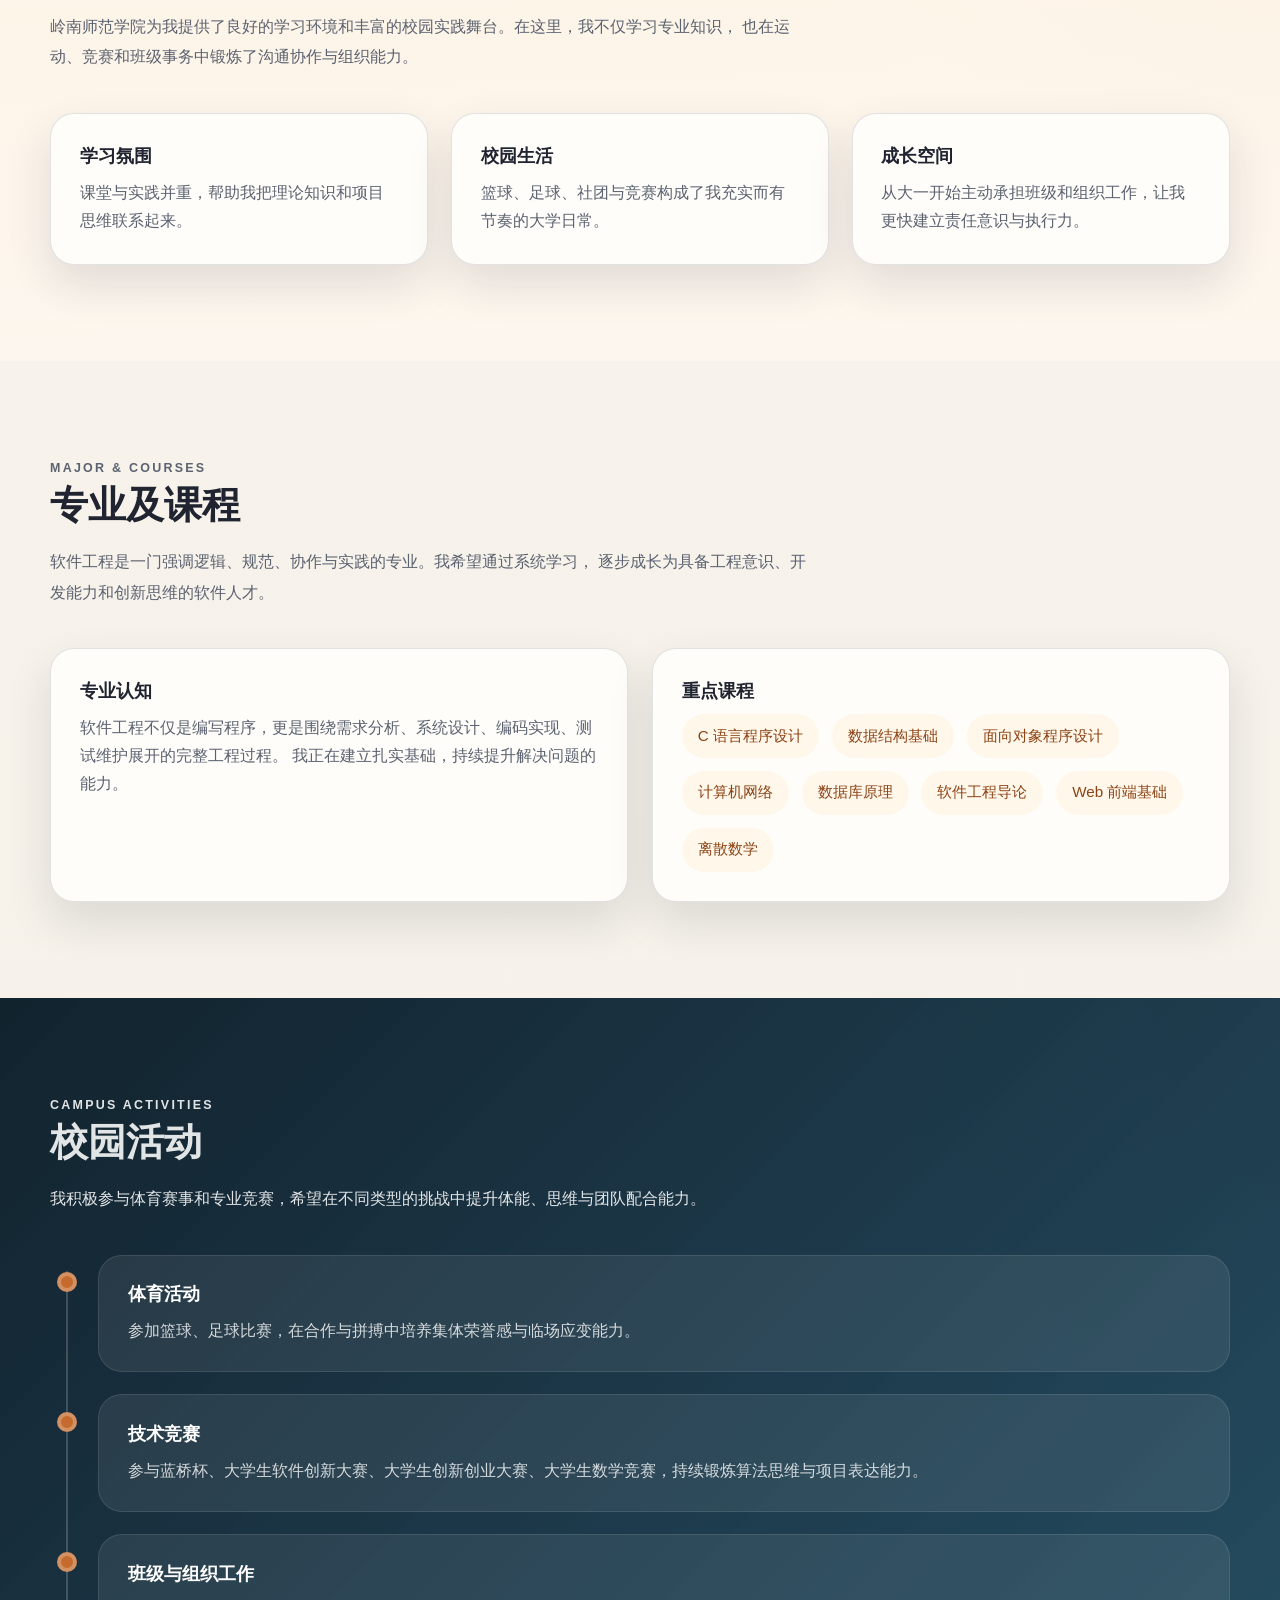
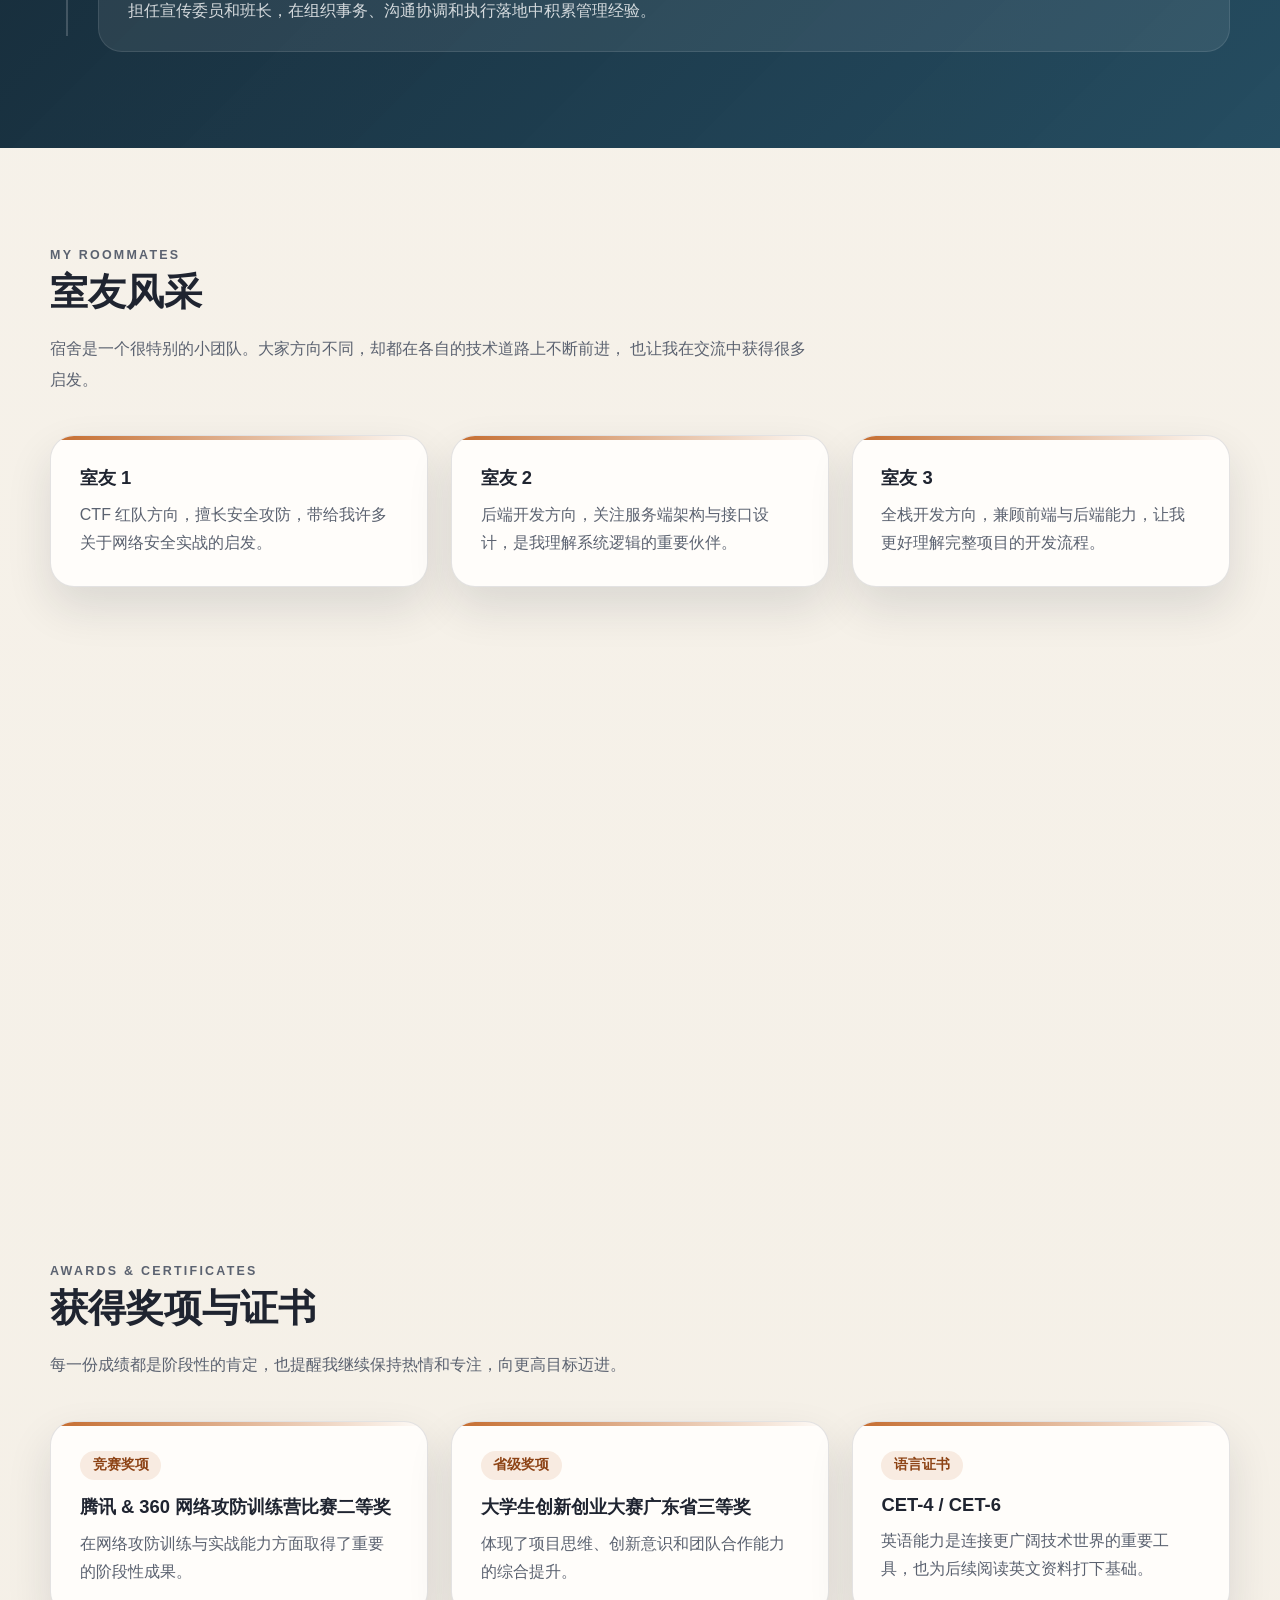
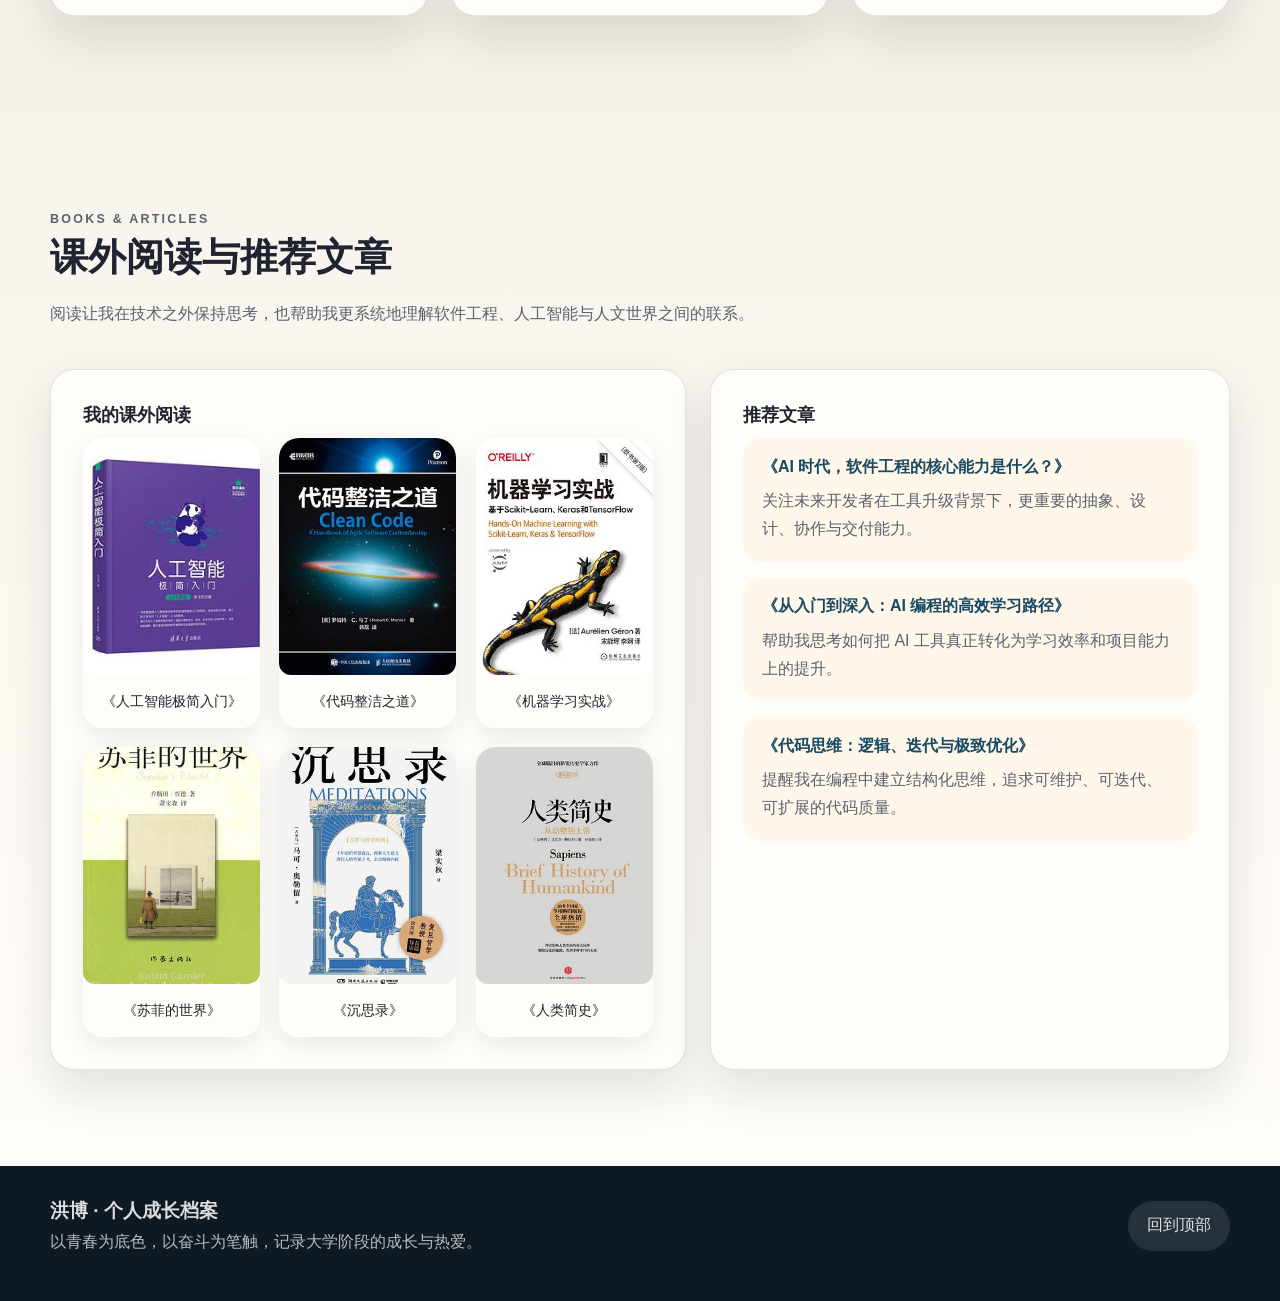
==== commit d8bccb47: "new" ====
--- a/index.html
+++ b/index.html
@@ -5,10 +5,10 @@
   <meta http-equiv="X-UA-Compatible" content="IE=edge">
   <meta name="viewport" content="width=device-width, initial-scale=1.0">
   <title>洪博 | 个人成长档案</title>
-  <meta name="description" content="洪博的个人网站，展示大学生活、专业课程、校园活动、获奖证书、课外阅读与成长目标。">
-  <link rel="preconnect" href="https://fonts.googleapis.com">
-  <link rel="preconnect" href="https://fonts.gstatic.com" crossorigin>
-  <link href="https://fonts.googleapis.com/css2?family=Noto+Serif+SC:wght@400;600;700&family=Outfit:wght@400;500;600;700&display=swap" rel="stylesheet">
+  <meta
+    name="description"
+    content="洪博的个人网站，展示大学生活、专业课程、校园活动、获奖证书、课外阅读与成长目标。"
+  >
   <link rel="stylesheet" href="styles.css">
 </head>
 <body>
@@ -27,7 +27,7 @@
         <a href="#about">自我介绍</a>
         <a href="#major">专业课程</a>
         <a href="#activities">校园活动</a>
-        <a href="#roommates">室友</a>
+        <a href="#roommates">室友风采</a>
         <a href="#awards">奖项证书</a>
         <a href="#reading">阅读推荐</a>
       </div>
@@ -44,7 +44,8 @@
             <p class="eyebrow">HELLO, I AM HONGB0</p>
             <h1>在代码、竞赛与校园热爱中持续成长</h1>
             <p class="hero-text">
-              我是洪博，来自岭南师范学院软件工程专业。作为大一学生，我正在用项目、比赛、阅读和责任感，为未来的软件工程之路打下扎实基础。
+              我是洪博，来自岭南师范学院软件工程专业。作为一名大学生，我正在用项目、比赛、阅读和责任感，
+              为未来的软件工程之路打下扎实基础。
             </p>
             <div class="hero-actions">
               <a class="button button-primary" href="#about">了解我</a>
@@ -59,7 +60,8 @@
             <p class="eyebrow">SOFTWARE ENGINEERING</p>
             <h2>以技术为舟，朝着更强的工程能力前进</h2>
             <p class="hero-text">
-              从课堂学习到学科竞赛，我关注的不只是“会写代码”，更是如何用逻辑、协作与实践把想法变成真正可用的成果。
+              从课堂学习到学科竞赛，我关注的不只是“会写代码”，更是如何用逻辑、协作与实践，
+              把想法变成真正可用的成果。
             </p>
           </div>
         </article>
@@ -93,7 +95,7 @@
         <article class="stat-card">
           <span class="stat-number">03</span>
           <h3>角色</h3>
-          <p>宣传委员会会长、班长</p>
+          <p>宣传委员、班长</p>
         </article>
         <article class="stat-card">
           <span class="stat-number">04</span>
@@ -109,13 +111,14 @@
           <p class="section-kicker">About Me</p>
           <h2>自我介绍</h2>
           <p>
-            我叫洪博，是岭南师范学院软件工程专业的一名大一学生。我热爱编程、关注技术趋势，喜欢在比赛、阅读和团队实践中不断提升自己。
+            我叫洪博，是岭南师范学院软件工程专业的一名学生。我热爱编程，关注技术趋势，
+            也喜欢在比赛、阅读和团队实践中不断提升自己。
           </p>
         </div>
         <div class="profile-card">
           <div class="profile-badge">HONGB0</div>
           <ul class="profile-list">
-            <li><strong>身份定位：</strong>软件工程新生 / 班级管理者 / 宣传骨干</li>
+            <li><strong>身份定位：</strong>软件工程学生 / 班级管理者 / 宣传骨干</li>
             <li><strong>成长方向：</strong>软件开发、网络安全、AI 时代工程能力提升</li>
             <li><strong>校园关键词：</strong>竞赛参与、团队协作、主动承担、持续学习</li>
             <li><strong>个人态度：</strong>保持积极向上，以行动积累实力，用热爱驱动成长</li>
@@ -130,7 +133,8 @@
           <p class="section-kicker">My University</p>
           <h2>我的大学</h2>
           <p>
-            岭南师范学院为我提供了良好的学习环境和丰富的校园实践舞台。在这里，我不仅学习专业知识，也在运动、竞赛和班级事务中锻炼了沟通协作与组织能力。
+            岭南师范学院为我提供了良好的学习环境和丰富的校园实践舞台。在这里，我不仅学习专业知识，
+            也在运动、竞赛和班级事务中锻炼了沟通协作与组织能力。
           </p>
         </div>
         <div class="feature-grid">
@@ -140,7 +144,7 @@
           </article>
           <article class="feature-card">
             <h3>校园生活</h3>
-            <p>篮球、足球、社团与竞赛构成了我充实且有节奏的大学日常。</p>
+            <p>篮球、足球、社团与竞赛构成了我充实而有节奏的大学日常。</p>
           </article>
           <article class="feature-card">
             <h3>成长空间</h3>
@@ -156,14 +160,16 @@
           <p class="section-kicker">Major & Courses</p>
           <h2>专业及课程</h2>
           <p>
-            软件工程是一门强调逻辑、规范、协作与实践的专业。我希望通过系统学习，逐步成长为具备工程意识、开发能力和创新思维的软件人才。
+            软件工程是一门强调逻辑、规范、协作与实践的专业。我希望通过系统学习，
+            逐步成长为具备工程意识、开发能力和创新思维的软件人才。
           </p>
         </div>
         <div class="course-layout">
           <article class="course-panel">
             <h3>专业认知</h3>
             <p>
-              软件工程不仅是编写程序，更是围绕需求分析、系统设计、编码实现、测试维护展开的完整工程过程。我正在建立扎实的基础，持续提升解决问题的能力。
+              软件工程不仅是编写程序，更是围绕需求分析、系统设计、编码实现、测试维护展开的完整工程过程。
+              我正在建立扎实基础，持续提升解决问题的能力。
             </p>
           </article>
           <article class="course-panel">
@@ -211,7 +217,7 @@
             <span class="timeline-mark"></span>
             <div class="timeline-content">
               <h3>班级与组织工作</h3>
-              <p>担任宣传委员会会长和班长，在组织事务、沟通协调和执行落地中积累管理经验。</p>
+              <p>担任宣传委员和班长，在组织事务、沟通协调和执行落地中积累管理经验。</p>
             </div>
           </article>
         </div>
@@ -224,21 +230,22 @@
           <p class="section-kicker">My Roommates</p>
           <h2>室友风采</h2>
           <p>
-            宿舍是一个很特别的小团队。大家方向不同，却都在各自的技术道路上不断前进，也让我在交流中获得很多启发。
+            宿舍是一个很特别的小团队。大家方向不同，却都在各自的技术道路上不断前进，
+            也让我在交流中获得很多启发。
           </p>
         </div>
         <div class="roommate-grid">
           <article class="roommate-card">
             <h3>室友 1</h3>
-            <p>CTF 红队队员，擅长安全攻防方向，带给我很多关于网络安全实战的启发。</p>
+            <p>CTF 红队方向，擅长安全攻防，带给我许多关于网络安全实战的启发。</p>
           </article>
           <article class="roommate-card">
             <h3>室友 2</h3>
-            <p>后端开发工程师方向，关注服务端架构与接口设计，是我理解系统逻辑的重要伙伴。</p>
+            <p>后端开发方向，关注服务端架构与接口设计，是我理解系统逻辑的重要伙伴。</p>
           </article>
           <article class="roommate-card">
             <h3>室友 3</h3>
-            <p>全栈开发工程师方向，兼顾前端与后端能力，让我更加理解完整项目的开发流程。</p>
+            <p>全栈开发方向，兼顾前端与后端能力，让我更好理解完整项目的开发流程。</p>
           </article>
         </div>
       </div>
@@ -250,12 +257,13 @@
           <p class="section-kicker">Club Experience</p>
           <h2>社团与学生工作经历</h2>
           <p>
-            在校园中，我不仅关注专业学习，也积极承担公共事务。学生工作让我学会站在集体角度思考问题，并提升了策划、宣传与协作能力。
+            在校园中，我不仅关注专业学习，也积极承担公共事务。学生工作让我学会站在集体角度思考问题，
+            并提升了策划、宣传与协作能力。
           </p>
         </div>
         <div class="highlight-box">
           <h3>我的角色</h3>
-          <p>宣传委员会会长</p>
+          <p>宣传委员</p>
           <p>班长</p>
           <h3>我的收获</h3>
           <p>更强的责任感、组织能力、表达能力，以及把想法转化为实际执行成果的能力。</p>
@@ -275,7 +283,7 @@
         <div class="awards-grid">
           <article class="award-card">
             <span class="award-type">竞赛奖项</span>
-            <h3>腾科 &amp; 360 网络攻防训练营比赛二等奖</h3>
+            <h3>腾讯 &amp; 360 网络攻防训练营比赛二等奖</h3>
             <p>在网络攻防训练与实战能力方面取得了重要的阶段性成果。</p>
           </article>
           <article class="award-card">
@@ -305,28 +313,64 @@
           <article class="book-shelf">
             <h3>我的课外阅读</h3>
             <div class="book-grid">
-              <div class="book-card">《人工智能极简入门》</div>
-              <div class="book-card">《代码整洁之道》</div>
-              <div class="book-card">《机器学习实战：基于 Scikit-Learn 和 TensorFlow》</div>
-              <div class="book-card">《苏菲的世界》</div>
-              <div class="book-card">《沉思录》</div>
-              <div class="book-card">《人类简史》</div>
+              <a href="book1.html" class="book-card">
+                <div class="book-cover book-ai">
+                  <img src="covers/book1.jpg" alt="《人工智能极简入门》封面" class="book-image">
+                </div>
+                <div class="book-info">《人工智能极简入门》</div>
+              </a>
+              <a href="book2.html" class="book-card">
+                <div class="book-cover book-code">
+                  <img src="covers/book2.jpg" alt="《代码整洁之道》封面" class="book-image">
+                </div>
+                <div class="book-info">《代码整洁之道》</div>
+              </a>
+              <a href="book3.html" class="book-card">
+                <div class="book-cover book-ml">
+                  <img src="covers/book3.jpg" alt="《机器学习实战》封面" class="book-image">
+                </div>
+                <div class="book-info">《机器学习实战》</div>
+              </a>
+              <a href="book4.html" class="book-card">
+                <div class="book-cover book-philo">
+                  <img src="covers/book4.jpg" alt="《苏菲的世界》封面" class="book-image">
+                </div>
+                <div class="book-info">《苏菲的世界》</div>
+              </a>
+              <a href="book5.html" class="book-card">
+                <div class="book-cover book-medit">
+                  <img src="covers/book5.jpg" alt="《沉思录》封面" class="book-image">
+                </div>
+                <div class="book-info">《沉思录》</div>
+              </a>
+              <a href="book6.html" class="book-card">
+                <div class="book-cover book-history">
+                  <img src="covers/book6.jpg" alt="《人类简史》封面" class="book-image">
+                </div>
+                <div class="book-info">《人类简史》</div>
+              </a>
             </div>
           </article>
           <article class="article-panel">
             <h3>推荐文章</h3>
             <div class="article-list">
               <article class="article-card">
-                <h4>《AI时代，软件工程的核心能力是什么？》</h4>
-                <p>关注未来开发者在工具升级背景下，更重要的抽象、设计、协作与交付能力。</p>
+                <a href="https://www.infoq.cn/" target="_blank" rel="noopener noreferrer">
+                  <h4>《AI 时代，软件工程的核心能力是什么？》</h4>
+                  <p>关注未来开发者在工具升级背景下，更重要的抽象、设计、协作与交付能力。</p>
+                </a>
               </article>
               <article class="article-card">
-                <h4>《从入门到深耕：AI编程的高效学习路径》</h4>
-                <p>帮助我思考如何把 AI 工具真正转化为学习效率和项目能力上的提升。</p>
+                <a href="https://juejin.cn/" target="_blank" rel="noopener noreferrer">
+                  <h4>《从入门到深入：AI 编程的高效学习路径》</h4>
+                  <p>帮助我思考如何把 AI 工具真正转化为学习效率和项目能力上的提升。</p>
+                </a>
               </article>
               <article class="article-card">
-                <h4>《代码思维：逻辑、迭代与极致优化》</h4>
-                <p>提醒我在编程中建立结构化思维，追求可维护、可迭代、可扩展的代码质量。</p>
+                <a href="https://segmentfault.com/" target="_blank" rel="noopener noreferrer">
+                  <h4>《代码思维：逻辑、迭代与极致优化》</h4>
+                  <p>提醒我在编程中建立结构化思维，追求可维护、可迭代、可扩展的代码质量。</p>
+                </a>
               </article>
             </div>
           </article>
--- a/styles.css
+++ b/styles.css
@@ -24,7 +24,7 @@
 
 body {
   margin: 0;
-  font-family: "Outfit", "Microsoft YaHei", sans-serif;
+  font-family: "Microsoft YaHei", "PingFang SC", sans-serif;
   color: var(--text);
   background:
     radial-gradient(circle at top left, rgba(196, 107, 45, 0.12), transparent 32%),
@@ -175,15 +175,30 @@
 }
 
 .slide-campus {
-  background-image: url("https://images.unsplash.com/photo-1523050854058-8df90110c9f1?auto=format&fit=crop&w=1600&q=80");
+  background: 
+    linear-gradient(135deg, rgba(26, 58, 74, 0.88) 0%, rgba(13, 40, 53, 0.93) 50%, rgba(22, 69, 92, 0.89) 100%),
+    url('covers/campus-bg.jpg');
+  background-size: cover;
+  background-position: center;
+  background-blend-mode: overlay;
 }
 
 .slide-code {
-  background-image: url("https://images.unsplash.com/photo-1515879218367-8466d910aaa4?auto=format&fit=crop&w=1600&q=80");
+  background: 
+    linear-gradient(135deg, rgba(30, 58, 95, 0.85) 0%, rgba(15, 37, 64, 0.92) 50%, rgba(26, 74, 110, 0.88) 100%),
+    url('covers/code-bg.jpg');
+  background-size: cover;
+  background-position: center;
+  background-blend-mode: overlay;
 }
 
 .slide-books {
-  background-image: url("https://images.unsplash.com/photo-1507842217343-583bb7270b66?auto=format&fit=crop&w=1600&q=80");
+  background: 
+    linear-gradient(135deg, rgba(45, 27, 78, 0.86) 0%, rgba(26, 15, 53, 0.92) 50%, rgba(61, 42, 107, 0.87) 100%),
+    url('covers/books-bg.jpg');
+  background-size: cover;
+  background-position: center;
+  background-blend-mode: overlay;
 }
 
 .slide-overlay {
@@ -287,6 +302,43 @@
 .slider-dot.active {
   background: #fff;
   transform: scale(1.18);
+}
+
+.slider-nav {
+  position: absolute;
+  top: 50%;
+  transform: translateY(-50%);
+  z-index: 2;
+  width: 48px;
+  height: 48px;
+  border: none;
+  border-radius: 50%;
+  background: rgba(255, 255, 255, 0.15);
+  color: #fff;
+  cursor: pointer;
+  display: flex;
+  align-items: center;
+  justify-content: center;
+  transition: background 0.3s ease, transform 0.3s ease;
+  backdrop-filter: blur(8px);
+}
+
+.slider-nav:hover {
+  background: rgba(255, 255, 255, 0.28);
+  transform: translateY(-50%) scale(1.08);
+}
+
+.slider-nav svg {
+  width: 20px;
+  height: 20px;
+}
+
+.slider-nav-prev {
+  left: 1.5rem;
+}
+
+.slider-nav-next {
+  right: 1.5rem;
 }
 
 .intro-strip {
@@ -540,8 +592,8 @@
 .highlight-box {
   padding: 2rem;
   background:
-    linear-gradient(180deg, rgba(24, 74, 99, 0.95), rgba(18, 50, 68, 0.95)),
-    url("https://images.unsplash.com/photo-1516321318423-f06f85e504b3?auto=format&fit=crop&w=1200&q=80") center/cover;
+    linear-gradient(180deg, rgba(24, 74, 99, 0.98), rgba(18, 50, 68, 0.98)),
+    radial-gradient(circle at top right, rgba(223, 139, 66, 0.25), transparent 50%);
   color: #fff;
 }
 
@@ -584,32 +636,84 @@
 }
 
 .book-grid {
-  grid-template-columns: repeat(2, 1fr);
+  grid-template-columns: repeat(3, 1fr);
+  gap: 1.2rem;
 }
 
 .book-card {
-  min-height: 108px;
-  padding: 1.1rem;
+  display: flex;
+  flex-direction: column;
   border-radius: 20px;
-  display: flex;
-  align-items: flex-end;
-  color: #fff;
-  font-family: "Noto Serif SC", "Microsoft YaHei", serif;
-  line-height: 1.6;
-  background:
-    linear-gradient(160deg, rgba(16, 33, 45, 0.86), rgba(27, 78, 105, 0.86)),
-    radial-gradient(circle at top left, rgba(223, 139, 66, 0.35), transparent 30%);
+  overflow: hidden;
+  box-shadow: 0 8px 24px rgba(0, 0, 0, 0.08);
+  transition: transform 0.3s ease, box-shadow 0.3s ease;
+  text-decoration: none;
+  color: inherit;
+}
+
+.book-card:hover {
+  transform: translateY(-6px);
+  box-shadow: 0 16px 40px rgba(196, 107, 45, 0.15);
+}
+
+.book-card .book-cover {
+  aspect-ratio: 3/4;
+  display: flex;
+  align-items: center;
+  justify-content: center;
+  overflow: hidden;
+  border-radius: 12px;
+}
+
+.book-card .book-image {
+  width: 100%;
+  height: 100%;
+  object-fit: cover;
+  display: block;
+}
+
+.book-card .book-icon {
+  width: 50px;
+  height: 50px;
+}
+
+.book-card .book-info {
+  padding: 1rem;
+  font-family: "Microsoft YaHei", "PingFang SC", serif;
+  font-size: 0.9rem;
+  color: var(--text);
+  line-height: 1.5;
+  text-align: center;
+  background: var(--surface);
 }
 
 .article-card {
   padding: 1.15rem 1.2rem;
   border-radius: 18px;
   background: var(--surface-strong);
+  transition: transform 0.3s ease, box-shadow 0.3s ease;
+}
+
+.article-card:hover {
+  transform: translateY(-3px);
+  box-shadow: 0 12px 30px rgba(196, 107, 45, 0.15);
+}
+
+.article-card a {
+  display: block;
+  color: inherit;
+  text-decoration: none;
 }
 
 .article-card h4 {
   margin: 0 0 0.6rem;
   font-size: 1rem;
+  color: var(--secondary);
+  transition: color 0.3s ease;
+}
+
+.article-card:hover h4 {
+  color: var(--primary);
 }
 
 .site-footer {
